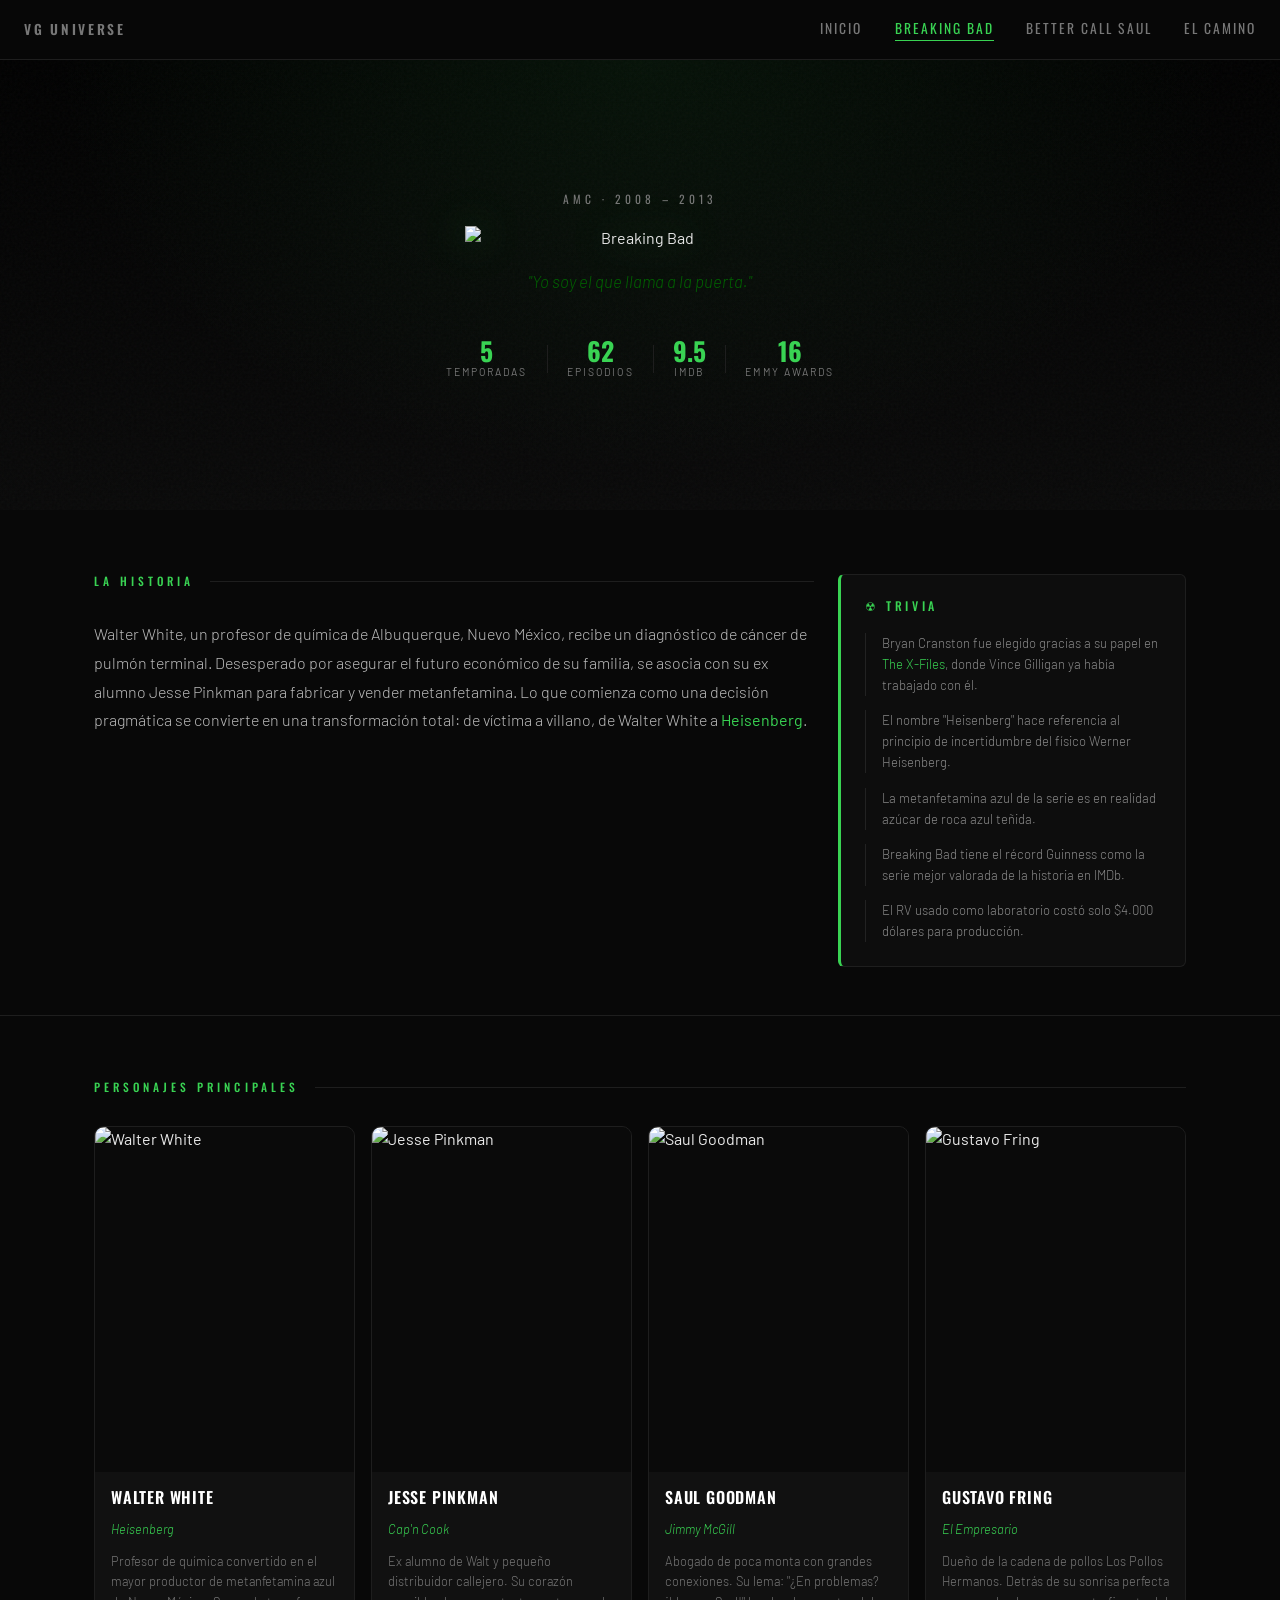
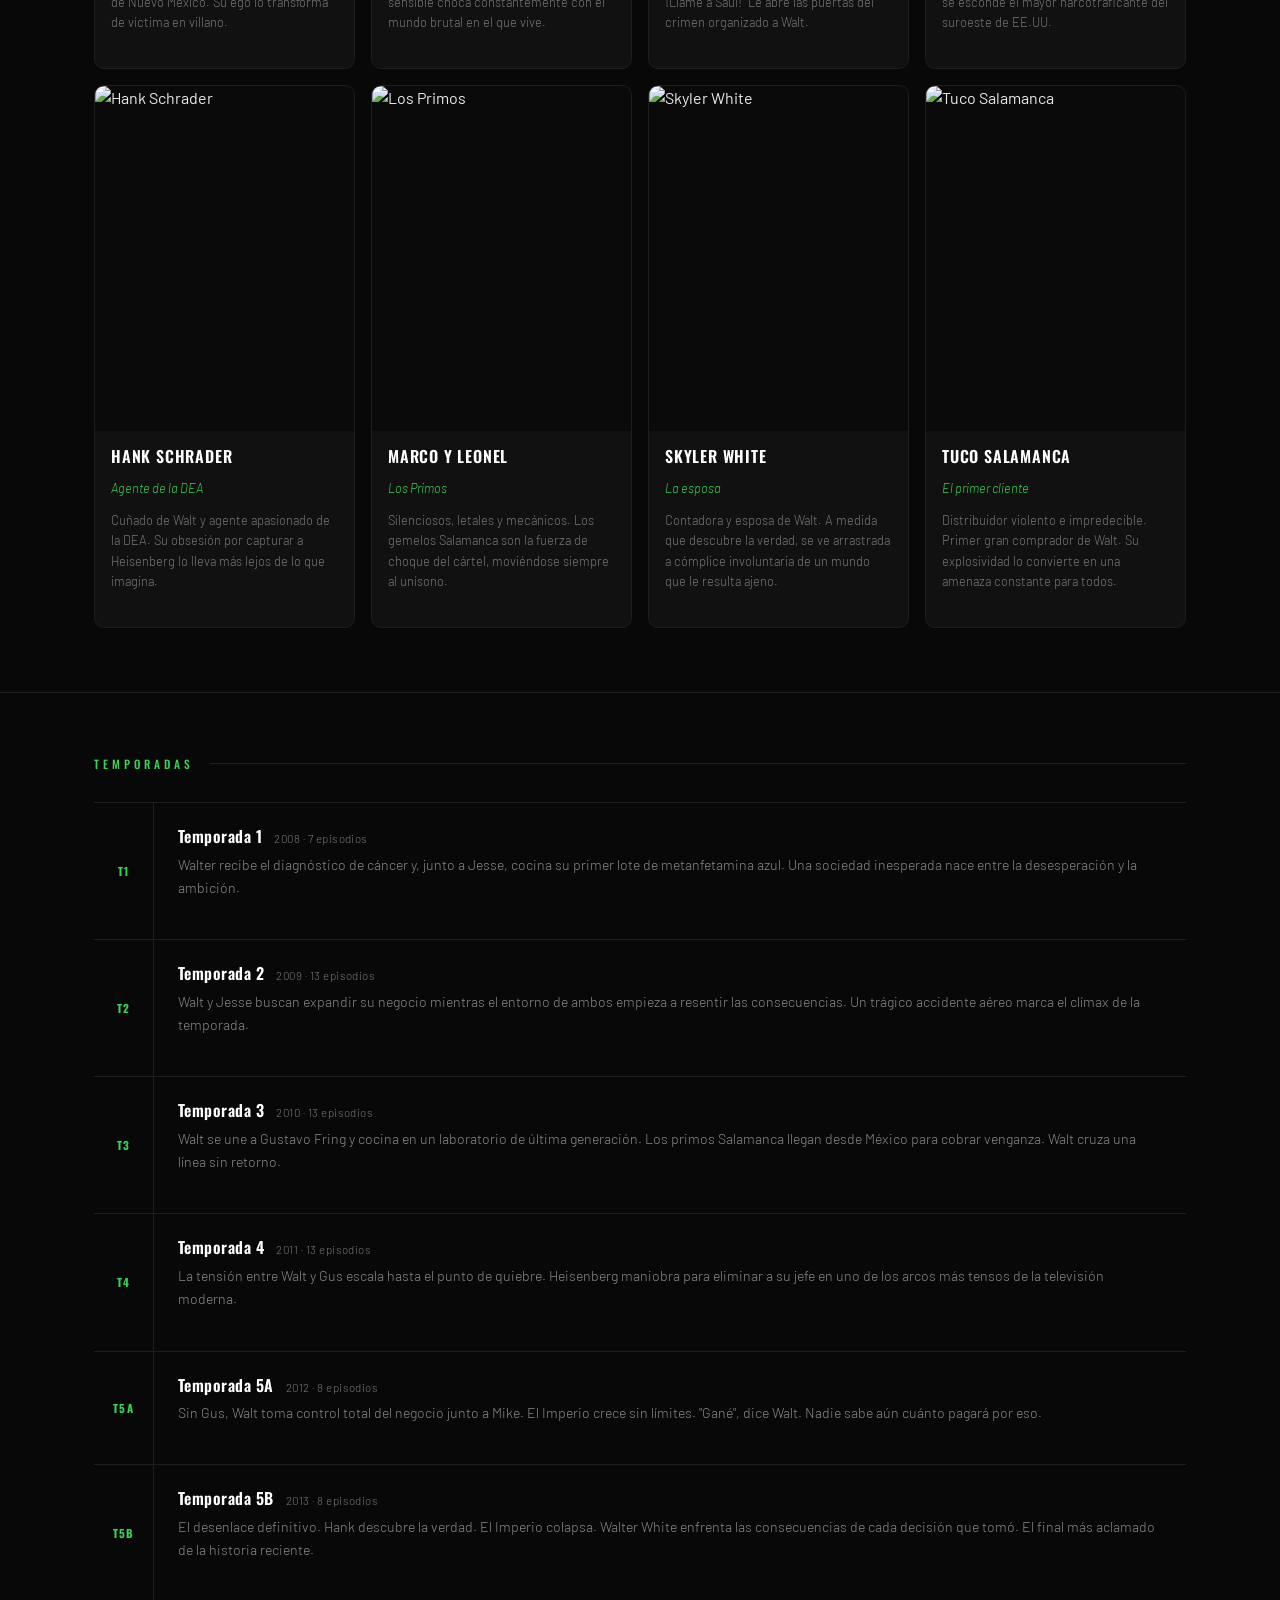
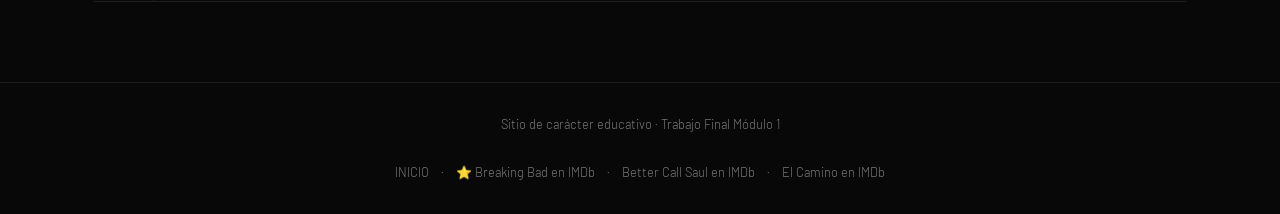
==== BB.html @ 780919a8 "PAGINA VINCE GILLIGAN" ====
<!DOCTYPE html>
<html lang="es">
<head>
  <meta charset="UTF-8">
  <meta name="viewport" content="width=device-width, initial-scale=1.0">
  <title>Breaking Bad — El Universo de Vince Gilligan</title>
  <link rel="stylesheet" href="https://cdn.jsdelivr.net/npm/bootstrap@5.3.3/dist/css/bootstrap.min.css">
  <link href="https://fonts.googleapis.com/css2?family=Oswald:wght@400;600;700&family=Barlow:ital,wght@0,300;0,400;1,300&display=swap" rel="stylesheet">
  <link rel="stylesheet" href="BB.css">
</head>
<body>

  <!-- NAVBAR Bootstrap hamburguesa -->
  <nav class="navbar navbar-expand-md sticky-top vg-navbar">
    <div class="container-fluid px-4">
      <a href="index.html" class="navbar-brand nav-brand">VG Universe</a>
      <button class="navbar-toggler vg-toggler" type="button"
              data-bs-toggle="collapse" data-bs-target="#navMenu"
              aria-controls="navMenu" aria-expanded="false" aria-label="Navegación">
        <span class="toggler-bar"></span>
        <span class="toggler-bar"></span>
        <span class="toggler-bar"></span>
      </button>
      <div class="collapse navbar-collapse" id="navMenu">
        <div class="nav-links ms-auto">
          <a href="index.html">INICIO</a>
          <a href="BB.html" class="active">Breaking Bad</a>
          <a href="BCS.html">Better Call Saul</a>
          <a href="EC.html">El Camino</a>
        </div>
      </div>
    </div>
  </nav>

  <!-- HERO -->
  <header class="hero">
    <div class="hero-bg"></div>
    <div class="hero-inner">
      <span class="hero-eyebrow">AMC · 2008 – 2013</span>
      <img src="https://upload.wikimedia.org/wikipedia/commons/thumb/7/77/Breaking_Bad_logo.svg/1280px-Breaking_Bad_logo.svg.png" alt="Breaking Bad" class="hero-logo">
      <p class="hero-tagline">"Yo soy el que llama a la puerta."</p>
      <div class="hero-stats">
        <div class="stat"><span class="stat-num">5</span><span class="stat-label">Temporadas</span></div>
        <div class="stat-div"></div>
        <div class="stat"><span class="stat-num">62</span><span class="stat-label">Episodios</span></div>
        <div class="stat-div"></div>
        <div class="stat"><span class="stat-num">9.5</span><span class="stat-label">IMDb</span></div>
        <div class="stat-div"></div>
        <div class="stat"><span class="stat-num">16</span><span class="stat-label">Emmy Awards</span></div>
      </div>
    </div>
  </header>

  <main>

    <!-- SINOPSIS -->
    <section class="sinopsis-section">
      <div class="container-xl px-3 px-md-4">
        <div class="row g-4">
          <div class="col-12 col-lg-8">
            <h2 class="section-title">La historia</h2>
            <p class="sinopsis-text">
              Walter White, un profesor de química de Albuquerque, Nuevo México, recibe un diagnóstico de cáncer de pulmón terminal. Desesperado por asegurar el futuro económico de su familia, se asocia con su ex alumno Jesse Pinkman para fabricar y vender metanfetamina. Lo que comienza como una decisión pragmática se convierte en una transformación total: de víctima a villano, de Walter White a <em>Heisenberg</em>.
            </p>
          </div>
          <!-- ASIDE TRIVIA -->
          <aside class="col-12 col-lg-4">
            <div class="trivia-box">
              <h3 class="trivia-title">☢ Trivia</h3>
              <ul class="trivia-list">
                <li>Bryan Cranston fue elegido gracias a su papel en <em>The X-Files</em>, donde Vince Gilligan ya había trabajado con él.</li>
                <li>El nombre "Heisenberg" hace referencia al principio de incertidumbre del físico Werner Heisenberg.</li>
                <li>La metanfetamina azul de la serie es en realidad azúcar de roca azul teñida.</li>
                <li>Breaking Bad tiene el récord Guinness como la serie mejor valorada de la historia en IMDb.</li>
                <li>El RV usado como laboratorio costó solo $4.000 dólares para producción.</li>
              </ul>
            </div>
          </aside>
        </div>
      </div>
    </section>

    <!-- PERSONAJES -->
    <section class="personajes-section">
      <div class="container-xl px-3 px-md-4">
        <h2 class="section-title">Personajes principales</h2>
        <div class="row g-3">

          <div class="col-6 col-md-4 col-lg-3">
            <div class="char-card">
              <div class="char-img-wrap">
                <img src="https://upload.wikimedia.org/wikipedia/en/0/03/Walter_White_S5B.png" alt="Walter White" class="char-img">
              </div>
              <div class="char-info">
                <h3 class="char-name">Walter White</h3>
                <span class="char-alias">Heisenberg</span>
                <p class="char-desc">Profesor de química convertido en el mayor productor de metanfetamina azul de Nuevo México. Su ego lo transforma de víctima en villano.</p>
              </div>
            </div>
          </div>

          <div class="col-6 col-md-4 col-lg-3">
            <div class="char-card">
              <div class="char-img-wrap">
                <img src="https://static.wikia.nocookie.net/breakingbad/images/f/fa/BB_S2_Jesse_Pinkman.png/revision/latest/scale-to-width/360?cb=20221026164845&path-prefix=es" alt="Jesse Pinkman" class="char-img">
              </div>
              <div class="char-info">
                <h3 class="char-name">Jesse Pinkman</h3>
                <span class="char-alias">Cap'n Cook</span>
                <p class="char-desc">Ex alumno de Walt y pequeño distribuidor callejero. Su corazón sensible choca constantemente con el mundo brutal en el que vive.</p>
              </div>
            </div>
          </div>

          <div class="col-6 col-md-4 col-lg-3">
            <div class="char-card">
              <div class="char-img-wrap">
                <img src="https://static.wikia.nocookie.net/breakingbad/images/4/4e/BB_T5A-Saul_Goodman.png/revision/latest/scale-to-width/360?cb=20221109003605&path-prefix=es" alt="Saul Goodman" class="char-img">
              </div>
              <div class="char-info">
                <h3 class="char-name">Saul Goodman</h3>
                <span class="char-alias">Jimmy McGill</span>
                <p class="char-desc">Abogado de poca monta con grandes conexiones. Su lema: "¿En problemas? ¡Llame a Saul!" Le abre las puertas del crimen organizado a Walt.</p>
              </div>
            </div>
          </div>

          <div class="col-6 col-md-4 col-lg-3">
            <div class="char-card">
              <div class="char-img-wrap">
                <img src="https://static.wikia.nocookie.net/ficcion-sin-limites/images/c/c5/Gus.webp/revision/latest?cb=20210812210334&path-prefix=es" alt="Gustavo Fring" class="char-img">
              </div>
              <div class="char-info">
                <h3 class="char-name">Gustavo Fring</h3>
                <span class="char-alias">El Empresario</span>
                <p class="char-desc">Dueño de la cadena de pollos Los Pollos Hermanos. Detrás de su sonrisa perfecta se esconde el mayor narcotraficante del suroeste de EE.UU.</p>
              </div>
            </div>
          </div>

          <div class="col-6 col-md-4 col-lg-3">
            <div class="char-card">
              <div class="char-img-wrap">
                <img src="https://static.wikia.nocookie.net/breakingbad/images/6/6d/T5_-_Hank.jpg/revision/latest/thumbnail/width/360/height/450?cb=20120715073115&path-prefix=es" alt="Hank Schrader" class="char-img">
              </div>
              <div class="char-info">
                <h3 class="char-name">Hank Schrader</h3>
                <span class="char-alias">Agente de la DEA</span>
                <p class="char-desc">Cuñado de Walt y agente apasionado de la DEA. Su obsesión por capturar a Heisenberg lo lleva más lejos de lo que imagina.</p>
              </div>
            </div>
          </div>

          <div class="col-6 col-md-4 col-lg-3">
            <div class="char-card">
              <div class="char-img-wrap">
                <img src="https://static.wikia.nocookie.net/breakingbad/images/2/2d/3x02_-_Caballo_sin_nombre_PROMO_4.jpg/revision/latest?cb=20120711110355&path-prefix=es" alt="Los Primos" class="char-img">
              </div>
              <div class="char-info">
                <h3 class="char-name">Marco y Leonel</h3>
                <span class="char-alias">Los Primos</span>
                <p class="char-desc">Silenciosos, letales y mecánicos. Los gemelos Salamanca son la fuerza de choque del cártel, moviéndose siempre al unísono.</p>
              </div>
            </div>
          </div>

          <div class="col-6 col-md-4 col-lg-3">
            <div class="char-card">
              <div class="char-img-wrap">
                <img src="https://static.wikia.nocookie.net/breakingbad/images/2/28/T5_-_Skyler.jpg/revision/latest?cb=20120715073105&path-prefix=es" alt="Skyler White" class="char-img">
              </div>
              <div class="char-info">
                <h3 class="char-name">Skyler White</h3>
                <span class="char-alias">La esposa</span>
                <p class="char-desc">Contadora y esposa de Walt. A medida que descubre la verdad, se ve arrastrada a cómplice involuntaria de un mundo que le resulta ajeno.</p>
              </div>
            </div>
          </div>

          <div class="col-6 col-md-4 col-lg-3">
            <div class="char-card">
              <div class="char-img-wrap">
                <img src="https://static.wikia.nocookie.net/ficcion-sin-limites/images/5/58/Tuco_Breaking_Bad.png/revision/latest?cb=20230108085414&path-prefix=es" alt="Tuco Salamanca" class="char-img">
              </div>
              <div class="char-info">
                <h3 class="char-name">Tuco Salamanca</h3>
                <span class="char-alias">El primer cliente</span>
                <p class="char-desc">Distribuidor violento e impredecible. Primer gran comprador de Walt. Su explosividad lo convierte en una amenaza constante para todos.</p>
              </div>
            </div>
          </div>

        </div>
      </div>
    </section>

    <!-- TEMPORADAS -->
    <section class="temporadas-section">
      <div class="container-xl px-3 px-md-4">
        <h2 class="section-title">Temporadas</h2>
        <div class="seasons-list">

          <div class="season-item">
            <div class="season-num">T1</div>
            <div class="season-body">
              <h3 class="season-title">Temporada 1 <span class="season-year">2008 · 7 episodios</span></h3>
              <p class="season-desc">Walter recibe el diagnóstico de cáncer y, junto a Jesse, cocina su primer lote de metanfetamina azul. Una sociedad inesperada nace entre la desesperación y la ambición.</p>
            </div>
          </div>

          <div class="season-item">
            <div class="season-num">T2</div>
            <div class="season-body">
              <h3 class="season-title">Temporada 2 <span class="season-year">2009 · 13 episodios</span></h3>
              <p class="season-desc">Walt y Jesse buscan expandir su negocio mientras el entorno de ambos empieza a resentir las consecuencias. Un trágico accidente aéreo marca el clímax de la temporada.</p>
            </div>
          </div>

          <div class="season-item">
            <div class="season-num">T3</div>
            <div class="season-body">
              <h3 class="season-title">Temporada 3 <span class="season-year">2010 · 13 episodios</span></h3>
              <p class="season-desc">Walt se une a Gustavo Fring y cocina en un laboratorio de última generación. Los primos Salamanca llegan desde México para cobrar venganza. Walt cruza una línea sin retorno.</p>
            </div>
          </div>

          <div class="season-item">
            <div class="season-num">T4</div>
            <div class="season-body">
              <h3 class="season-title">Temporada 4 <span class="season-year">2011 · 13 episodios</span></h3>
              <p class="season-desc">La tensión entre Walt y Gus escala hasta el punto de quiebre. Heisenberg maniobra para eliminar a su jefe en uno de los arcos más tensos de la televisión moderna.</p>
            </div>
          </div>

          <div class="season-item">
            <div class="season-num">T5A</div>
            <div class="season-body">
              <h3 class="season-title">Temporada 5A <span class="season-year">2012 · 8 episodios</span></h3>
              <p class="season-desc">Sin Gus, Walt toma control total del negocio junto a Mike. El Imperio crece sin límites. "Gané", dice Walt. Nadie sabe aún cuánto pagará por eso.</p>
            </div>
          </div>

          <div class="season-item">
            <div class="season-num">T5B</div>
            <div class="season-body">
              <h3 class="season-title">Temporada 5B <span class="season-year">2013 · 8 episodios</span></h3>
              <p class="season-desc">El desenlace definitivo. Hank descubre la verdad. El Imperio colapsa. Walter White enfrenta las consecuencias de cada decisión que tomó. El final más aclamado de la historia reciente.</p>
            </div>
          </div>

        </div>
      </div>
    </section>

  </main>

  <footer>
    <p>Sitio de carácter educativo · Trabajo Final Módulo 1</p>
    <div class="footer-links">
      <a href="index.html">INICIO</a>
      <span>·</span>
      <a href="https://www.imdb.com/title/tt0903747/" target="_blank">⭐ Breaking Bad en IMDb</a>
      <span>·</span>
      <a href="https://www.imdb.com/title/tt3032476/" target="_blank">Better Call Saul en IMDb</a>
      <span>·</span>
      <a href="https://www.imdb.com/title/tt9243946/" target="_blank">El Camino en IMDb</a>
    </div>
  </footer>

  <script src="https://cdn.jsdelivr.net/npm/bootstrap@5.3.3/dist/js/bootstrap.bundle.min.js"></script>
</body>
</html>
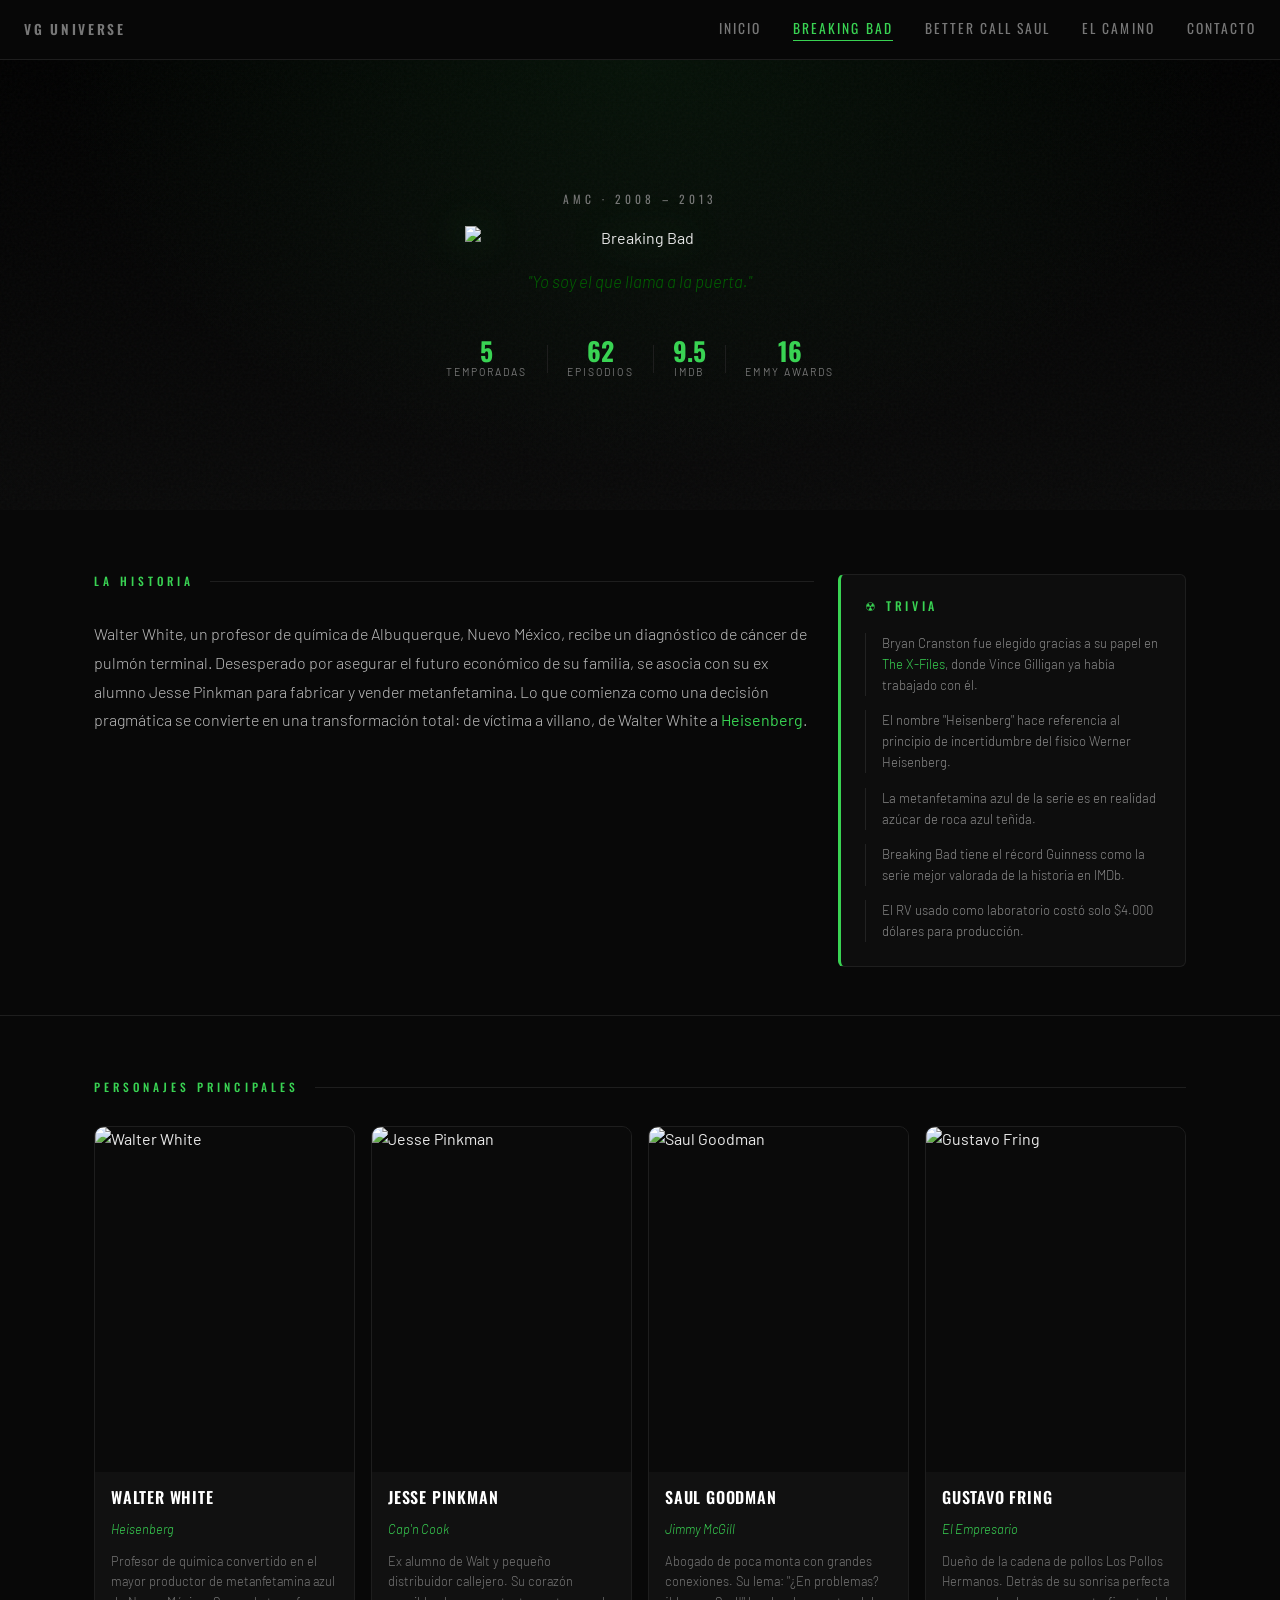
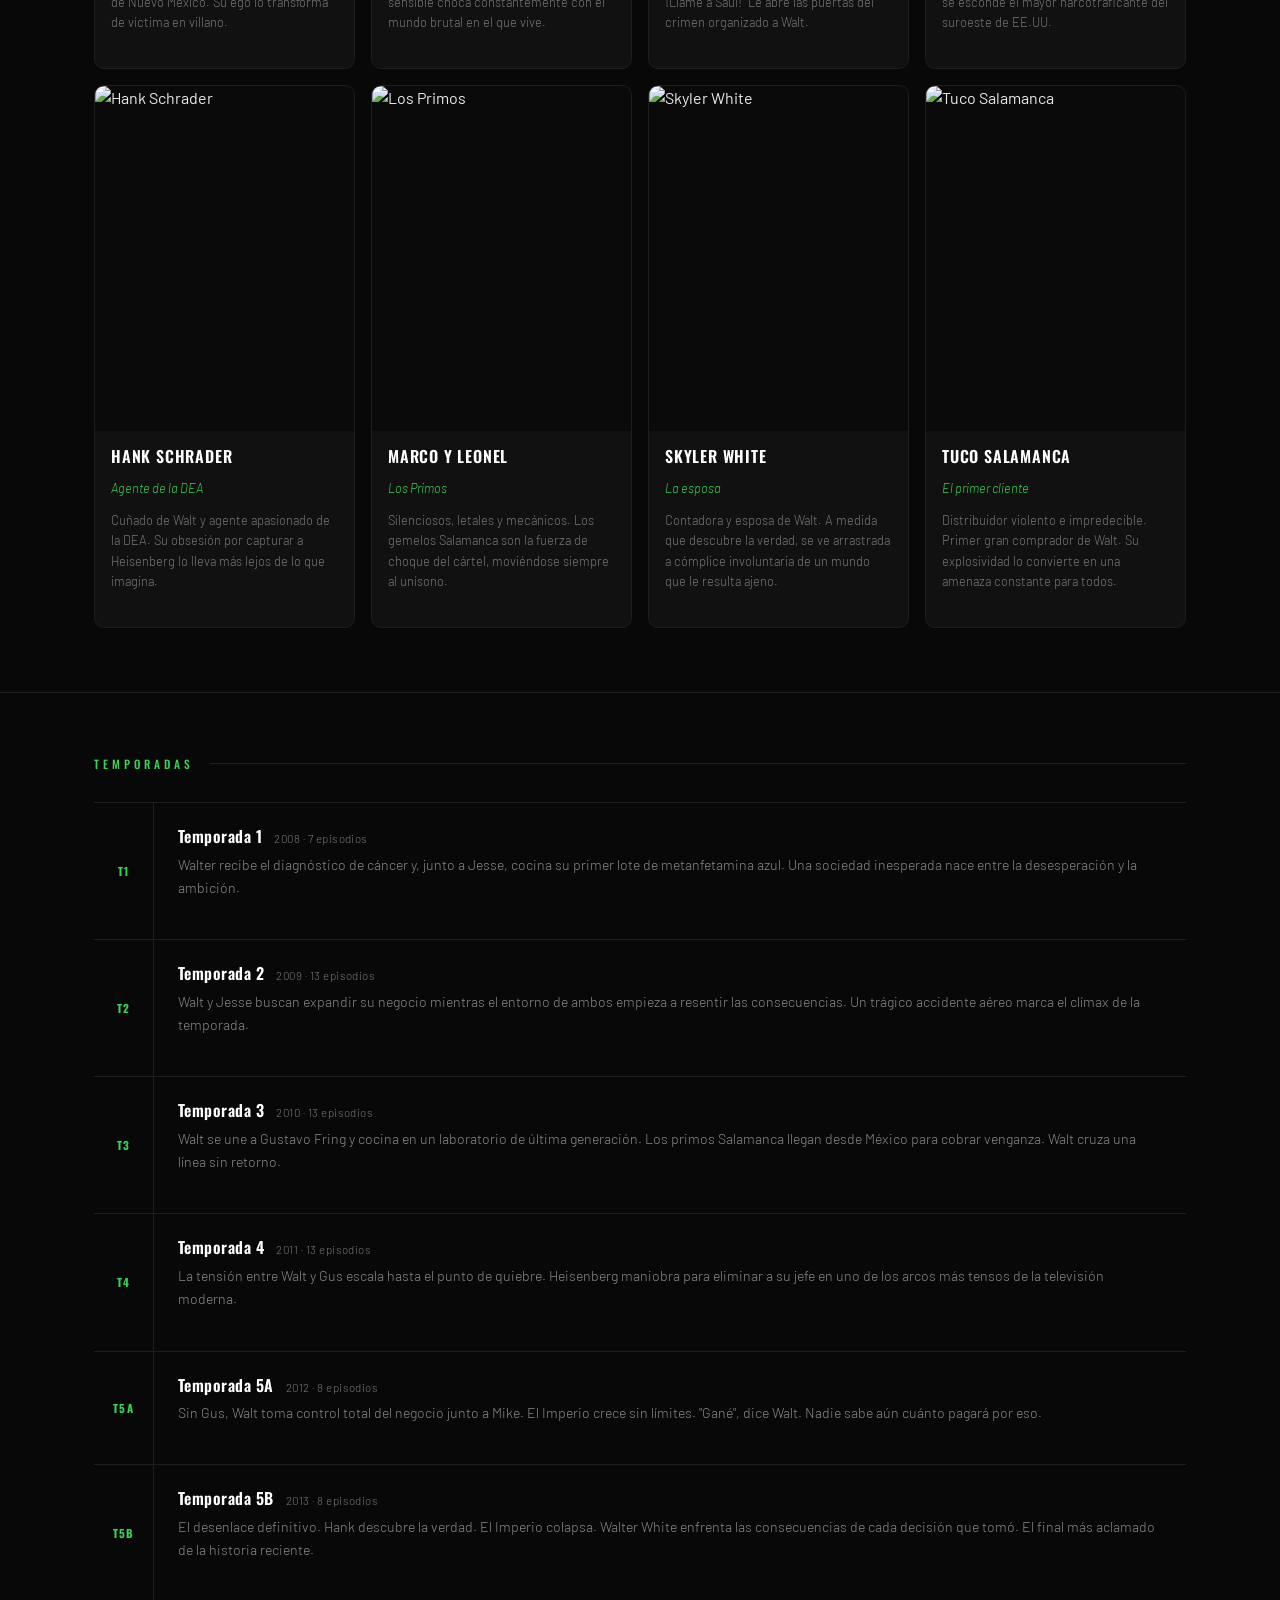
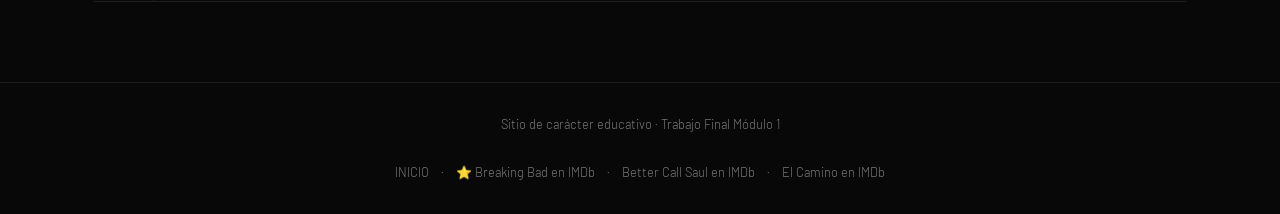
==== commit 368381ef: "Añadir página de contacto y actualizar navegación" ====
--- a/BB.html
+++ b/BB.html
@@ -10,7 +10,7 @@
 </head>
 <body>
 
-  <!-- NAVBAR Bootstrap hamburguesa -->
+  <!-- NAVBAR  -->
   <nav class="navbar navbar-expand-md sticky-top vg-navbar">
     <div class="container-fluid px-4">
       <a href="index.html" class="navbar-brand nav-brand">VG Universe</a>
@@ -27,6 +27,7 @@
           <a href="BB.html" class="active">Breaking Bad</a>
           <a href="BCS.html">Better Call Saul</a>
           <a href="EC.html">El Camino</a>
+          <a href="contacto.html">Contacto</a>
         </div>
       </div>
     </div>
--- a/BB.css
+++ b/BB.css
@@ -0,0 +1,179 @@
+
+
+:root {
+  --green:      #39d353;
+  --green-dim:  #1f7a30;
+  --green-glow: rgba(57, 211, 83, 0.18);
+  --bg:         #080808;
+  --bg2:        #0f0f0f;
+  --border:     #1e1e1e;
+  --text:       #e4e4e4;
+  --muted:      #777;
+  --card-bg:    #111;
+}
+
+html { scroll-behavior: smooth; }
+body { background: var(--bg); color: var(--text); font-family: 'Barlow', sans-serif; }
+
+/* ── NAVBAR ── */
+.vg-navbar {
+  background: rgba(8,8,8,0.96) !important;
+  backdrop-filter: blur(10px);
+  border-bottom: 1px solid var(--border);
+  padding-top: 0.9rem; padding-bottom: 0.9rem;
+}
+.nav-brand {
+  font-family: 'Oswald', sans-serif; font-size: 0.85rem; font-weight: 600;
+  letter-spacing: 0.2em; text-transform: uppercase;
+  color: var(--muted) !important; text-decoration: none; transition: color 0.2s;
+}
+.nav-brand:hover { color: #fff !important; }
+.nav-links { display: flex; gap: 2rem; align-items: center; flex-wrap: wrap; }
+.nav-links a {
+  font-family: 'Oswald', sans-serif; font-size: 0.85rem; font-weight: 400;
+  letter-spacing: 0.15em; text-transform: uppercase;
+  color: var(--muted); text-decoration: none; transition: color 0.2s; padding-bottom: 2px;
+}
+.nav-links a:hover { color: var(--green); }
+.nav-links a.active { color: var(--green); border-bottom: 1px solid var(--green); }
+
+.vg-toggler { border: 1px solid #333; background: transparent; padding: 6px 8px; border-radius: 3px; }
+.vg-toggler:focus { box-shadow: none; outline: none; }
+.toggler-bar { display: block; width: 22px; height: 2px; background: var(--muted); margin: 4px 0; transition: background 0.2s; }
+.vg-toggler:hover .toggler-bar { background: #fff; }
+
+@media (max-width: 767px) {
+  .nav-links { flex-direction: column; align-items: flex-start; gap: 0.75rem; padding: 1rem 0; }
+}
+
+/* ── HERO ── */
+.hero {
+  position: relative; min-height: 50vh;
+  display: flex; align-items: center; justify-content: center;
+  overflow: hidden; background: #000;
+}
+.hero-bg {
+  position: absolute; inset: 0;
+  background:
+    radial-gradient(ellipse at 50% 0%, rgba(57,211,83,0.08) 0%, transparent 65%),
+    linear-gradient(180deg, #000 0%, #080808 100%);
+}
+.hero-bg::after {
+  content: ''; position: absolute; inset: 0;
+  background-image: url("data:image/svg+xml,%3Csvg viewBox='0 0 200 200' xmlns='http://www.w3.org/2000/svg'%3E%3Cfilter id='n'%3E%3CfeTurbulence type='fractalNoise' baseFrequency='0.85' numOctaves='4' stitchTiles='stitch'/%3E%3C/filter%3E%3Crect width='100%25' height='100%25' filter='url(%23n)' opacity='0.035'/%3E%3C/svg%3E");
+}
+.hero-inner {
+  position: relative; z-index: 1;
+  display: flex; flex-direction: column; align-items: center; text-align: center;
+  padding: 4rem 2rem; gap: 1.2rem;
+}
+.hero-eyebrow { font-family: 'Oswald', sans-serif; font-size: 0.72rem; letter-spacing: 0.35em; text-transform: uppercase; color: var(--muted); }
+.hero-logo {
+  max-width: 380px; width: 90%;
+  filter: drop-shadow(0 0 20px rgba(57,211,83,0.3));
+  animation: logoFadeIn 0.8s ease both;
+}
+@keyframes logoFadeIn { from { opacity:0; transform: scale(0.95); } to { opacity:1; transform: scale(1); } }
+.hero-tagline { font-style: italic; font-weight: 300; font-size: 1.05rem; color: darkgreen; }
+.hero-stats { display: flex; align-items: center; gap: 1.2rem; margin-top: 0.5rem; flex-wrap: wrap; justify-content: center; }
+.stat { display: flex; flex-direction: column; align-items: center; gap: 2px; }
+.stat-num { font-family: 'Oswald', sans-serif; font-size: 1.6rem; font-weight: 700; color: var(--green); line-height: 1; }
+.stat-label { font-size: 0.65rem; letter-spacing: 0.2em; text-transform: uppercase; color: var(--muted); }
+.stat-div { width: 1px; height: 28px; background: var(--border); }
+
+/* ── SECTION TITLES ── */
+.section-title {
+  font-family: 'Oswald', sans-serif; font-size: 0.72rem;
+  letter-spacing: 0.35em; text-transform: uppercase; color: var(--green);
+  margin-bottom: 2rem; display: flex; align-items: center; gap: 1rem;
+}
+.section-title::after { content: ''; flex: 1; height: 1px; background: var(--border); }
+
+/* ── SINOPSIS ── */
+.sinopsis-section { padding: 4rem 0 3rem; border-bottom: 1px solid var(--border); }
+.sinopsis-text { font-size: 1rem; line-height: 1.8; font-weight: 300; color: #bbb; max-width: 720px; }
+.sinopsis-text em { color: var(--green); font-style: normal; font-weight: 400; }
+
+/* ── TRIVIA ASIDE ── */
+.trivia-box {
+  background: #0d0d0d; border: 1px solid var(--border);
+  border-left: 3px solid var(--green);
+  border-radius: 6px; padding: 1.5rem;
+  height: 100%;
+}
+.trivia-title {
+  font-family: 'Oswald', sans-serif; font-size: 0.75rem;
+  letter-spacing: 0.3em; text-transform: uppercase;
+  color: var(--green); margin-bottom: 1.2rem;
+}
+.trivia-list { list-style: none; padding: 0; margin: 0; display: flex; flex-direction: column; gap: 0.9rem; }
+.trivia-list li {
+  font-size: 0.82rem; line-height: 1.6; color: #888; font-weight: 300;
+  padding-left: 1rem; border-left: 1px solid #222; position: relative;
+}
+.trivia-list li em { color: var(--green); font-style: normal; }
+
+/* ── PERSONAJES ── */
+.personajes-section { padding: 4rem 0; border-bottom: 1px solid var(--border); }
+
+.char-card {
+  background: var(--card-bg); border-radius: 10px; overflow: hidden;
+  border: 1px solid var(--border);
+  display: flex; flex-direction: column;
+  transition: background 0.25s, transform 0.25s, box-shadow 0.25s;
+  cursor: default; height: 100%;
+}
+.char-card:hover {
+  background: #161616; transform: translateY(-3px);
+  box-shadow: 0 8px 24px rgba(0,0,0,0.5), 0 0 0 1px rgba(57,211,83,0.15);
+}
+.char-img-wrap { width: 100%; aspect-ratio: 3/4; overflow: hidden; background: #0a0a0a; position: relative; }
+.char-img {
+  width: 100%; height: 100%; object-fit: cover; object-position: top;
+  filter: grayscale(20%) contrast(1.05);
+  transition: filter 0.4s, transform 0.4s; display: block;
+}
+.char-card:hover .char-img { filter: grayscale(0%) contrast(1.1); transform: scale(1.03); }
+.char-img-wrap::after {
+  content: ''; position: absolute; bottom: 0; left: 0; right: 0; height: 3px;
+  background: var(--green); transform: scaleX(0); transform-origin: left; transition: transform 0.35s ease;
+}
+.char-card:hover .char-img-wrap::after { transform: scaleX(1); }
+.char-info { padding: 1rem 1rem 1.2rem; display: flex; flex-direction: column; gap: 0.3rem; }
+.char-name { font-family: 'Oswald', sans-serif; font-size: 1rem; font-weight: 600; letter-spacing: 0.05em; text-transform: uppercase; color: #fff; }
+.char-alias { font-family: 'Barlow', sans-serif; font-style: italic; font-size: 0.8rem; color: var(--green); font-weight: 300; }
+.char-desc { font-size: 0.8rem; line-height: 1.6; color: var(--muted); font-weight: 300; margin-top: 0.4rem; }
+
+/* ── TEMPORADAS ── */
+.temporadas-section { padding: 4rem 0 5rem; }
+.seasons-list { display: flex; flex-direction: column; }
+.season-item {
+  display: flex; align-items: stretch;
+  border-bottom: 1px solid var(--border); transition: background 0.2s;
+}
+.season-item:first-child { border-top: 1px solid var(--border); }
+.season-item:hover { background: rgba(57,211,83,0.03); }
+.season-num {
+  font-family: 'Oswald', sans-serif; font-size: 0.7rem; font-weight: 700;
+  color: var(--green); letter-spacing: 0.1em;
+  min-width: 60px; display: flex; align-items: center; justify-content: center;
+  border-right: 1px solid var(--border); padding: 1.5rem 1rem;
+}
+.season-body { padding: 1.5rem; flex: 1; }
+.season-title {
+  font-family: 'Oswald', sans-serif; font-size: 1rem; font-weight: 600;
+  color: #fff; letter-spacing: 0.03em; margin-bottom: 0.4rem;
+  display: flex; align-items: baseline; gap: 0.75rem; flex-wrap: wrap;
+}
+.season-year { font-family: 'Barlow', sans-serif; font-size: 0.72rem; color: var(--muted); font-weight: 300; }
+.season-desc { font-size: 0.88rem; line-height: 1.65; color: #888; font-weight: 300; }
+
+/* ── FOOTER ── */
+footer {
+  text-align: center; padding: 2rem; border-top: 1px solid var(--border);
+  color: var(--muted); font-size: 0.8rem; font-weight: 300;
+  display: flex; flex-direction: column; gap: 0.75rem;
+}
+.footer-links { display: flex; align-items: center; justify-content: center; gap: 0.75rem; flex-wrap: wrap; }
+.footer-links a { color: var(--muted); text-decoration: none; transition: color 0.2s; }
+.footer-links a:hover { color: var(--green); }
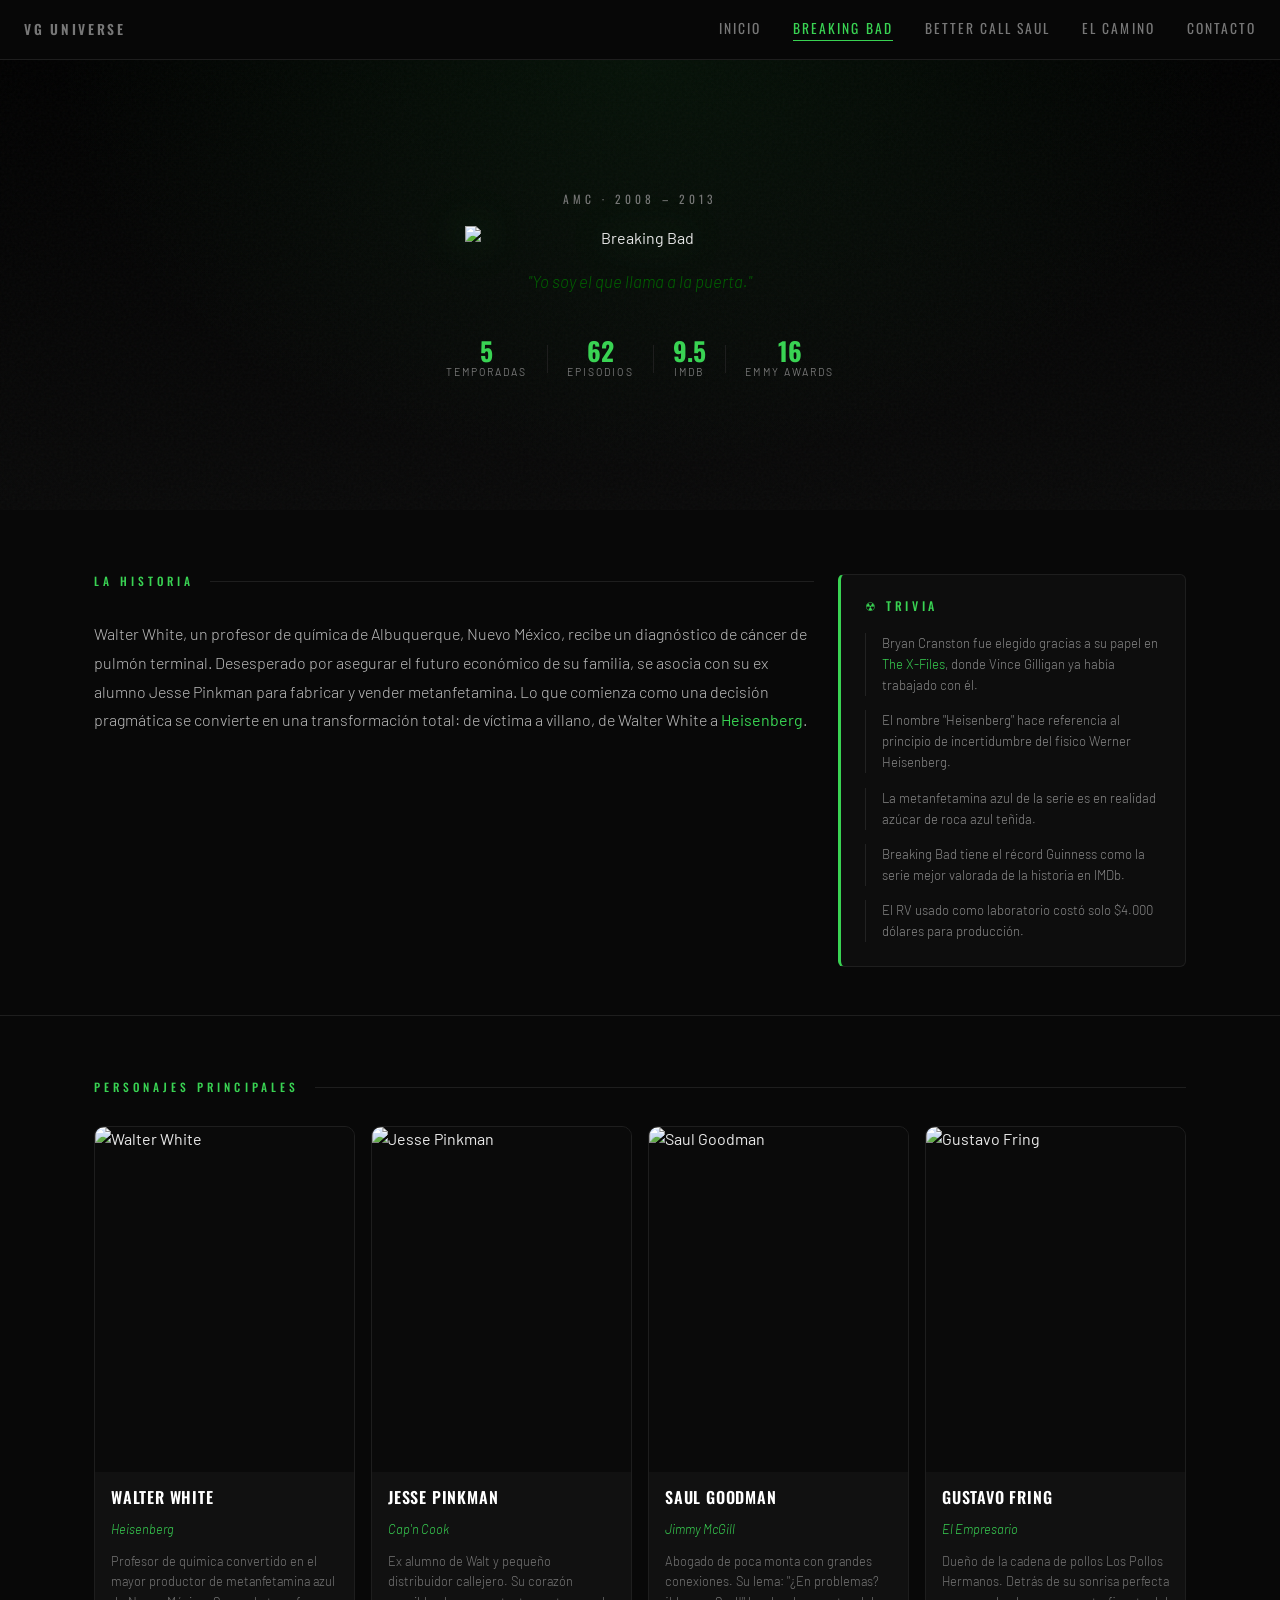
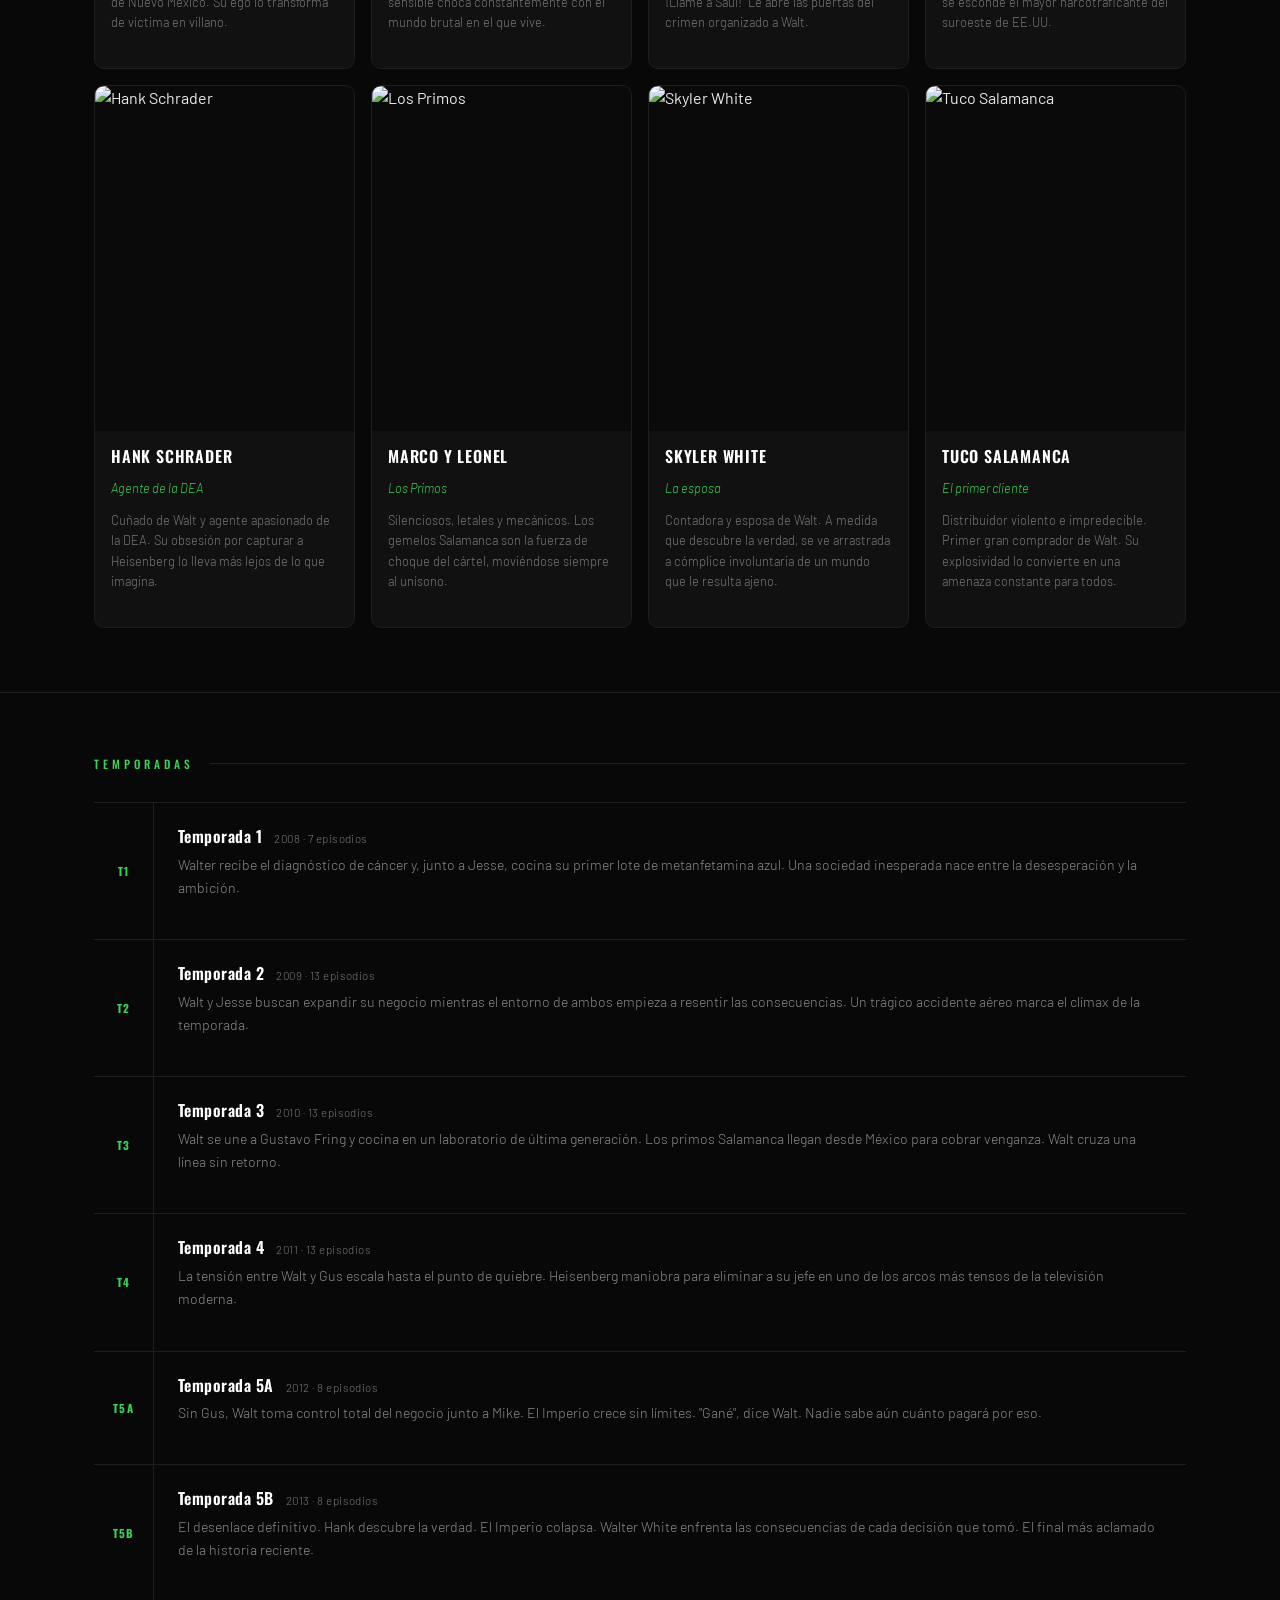
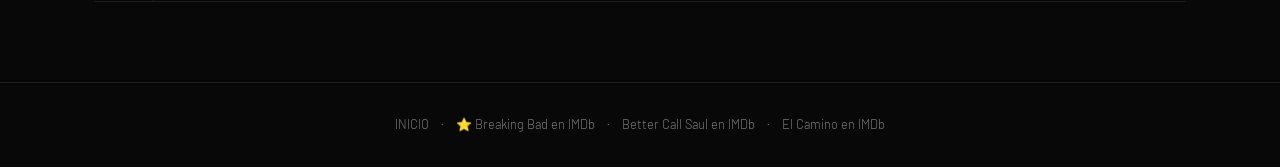
==== commit 1c8f3e1c: "Añadir barra de calificación a los formularios" ====
--- a/BB.html
+++ b/BB.html
@@ -256,7 +256,7 @@
   </main>
 
   <footer>
-    <p>Sitio de carácter educativo · Trabajo Final Módulo 1</p>
+ 
     <div class="footer-links">
       <a href="index.html">INICIO</a>
       <span>·</span>
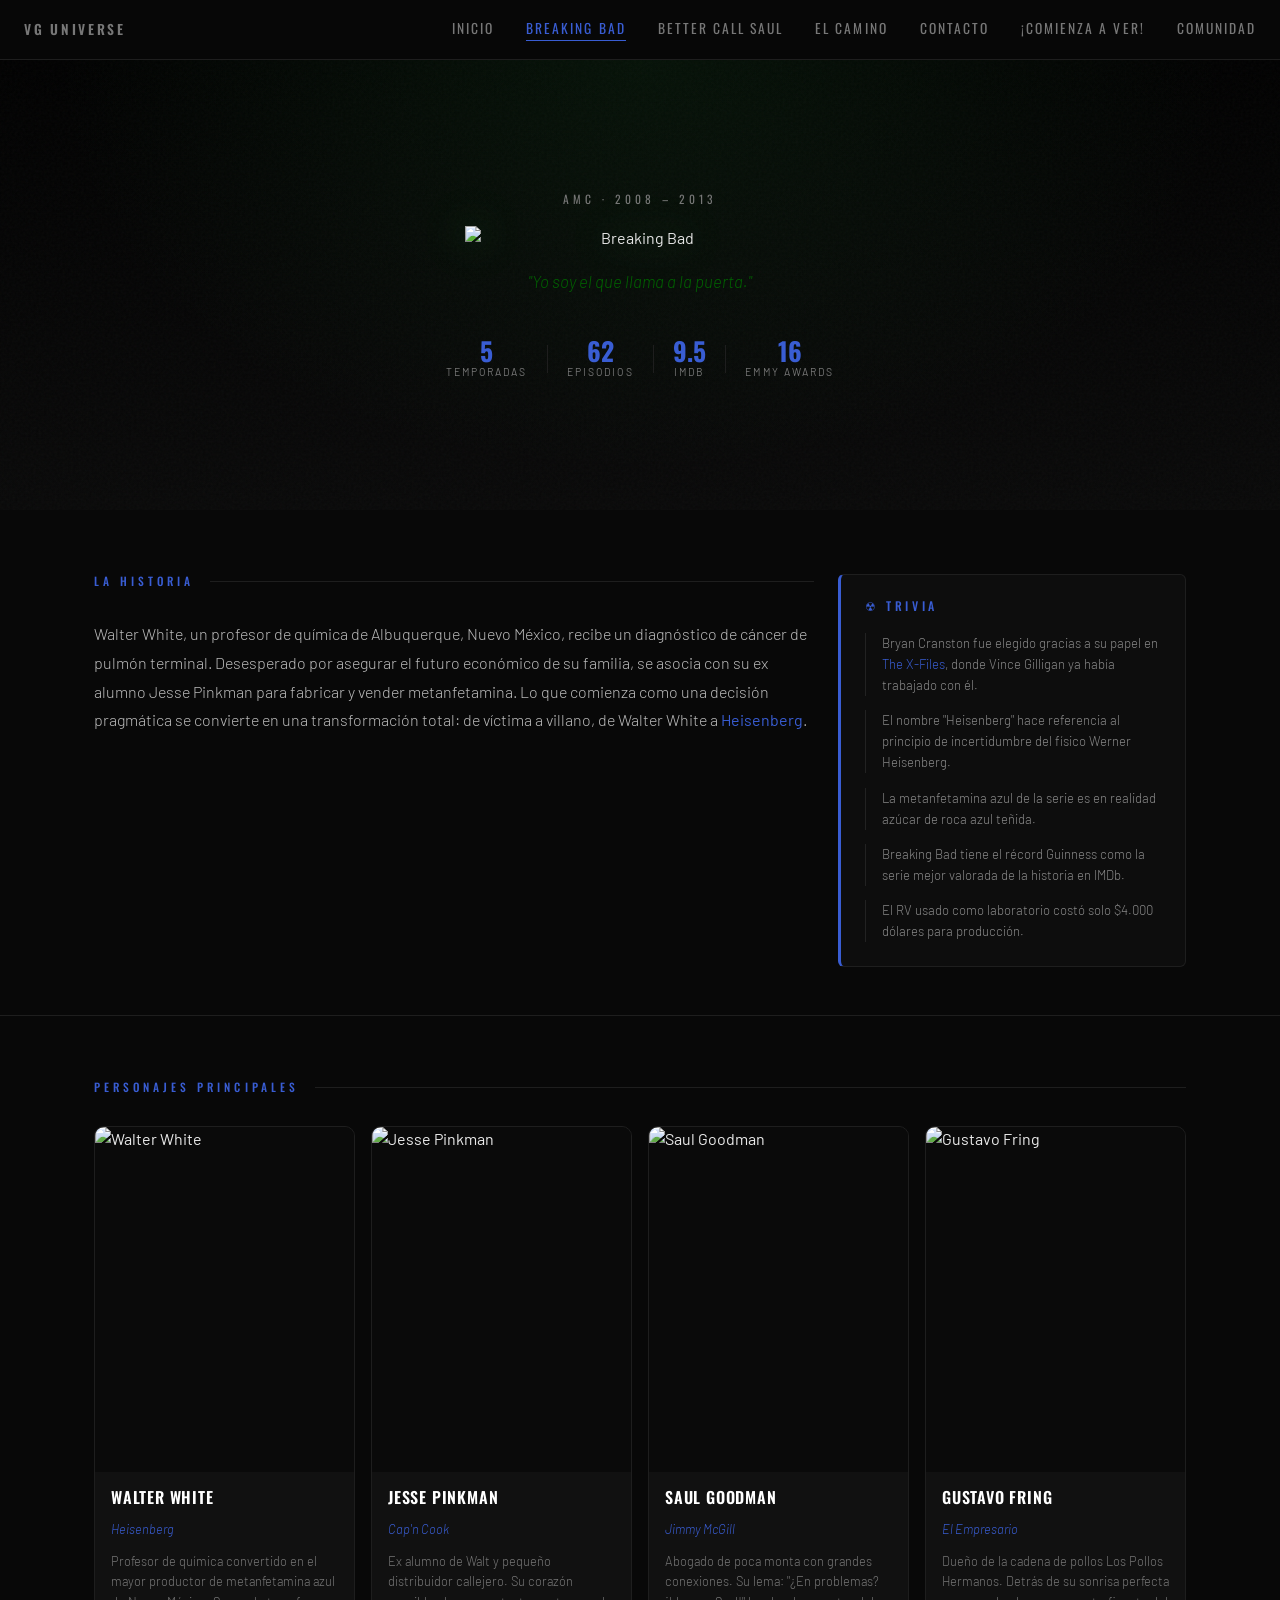
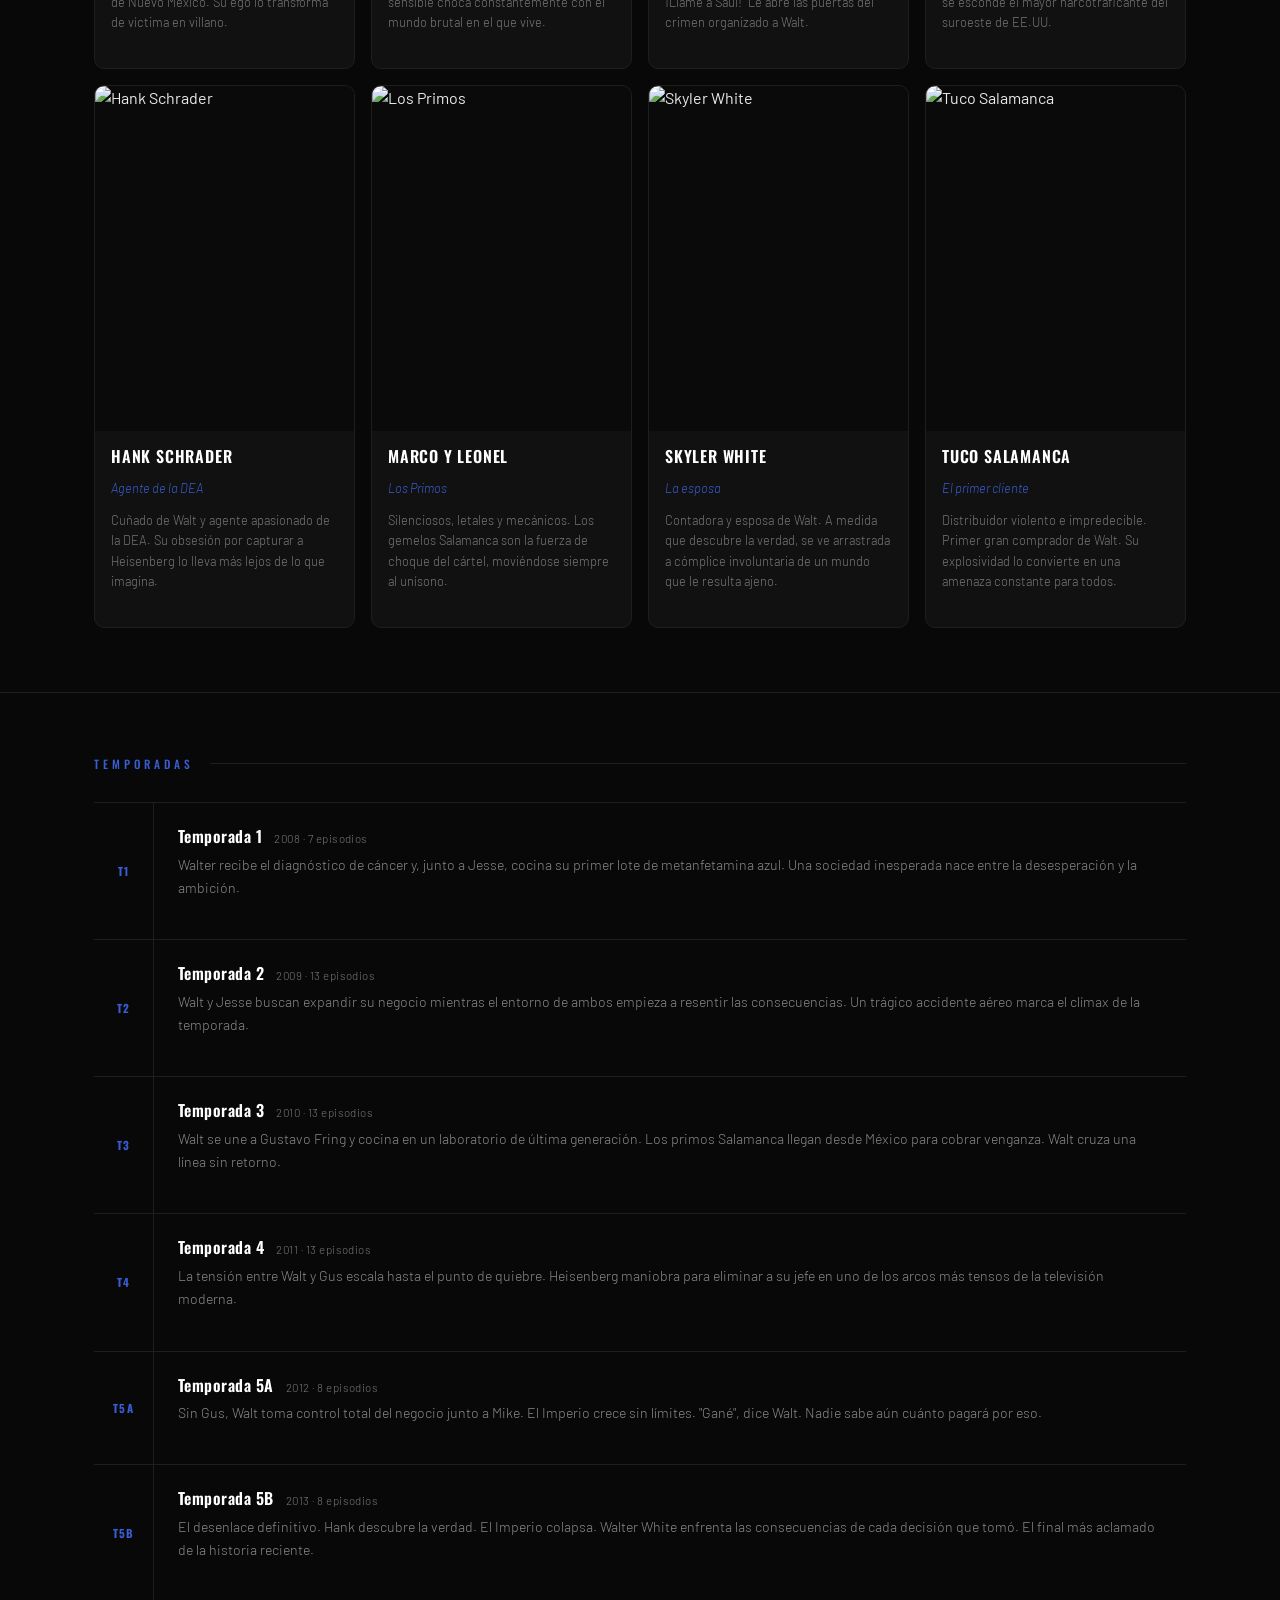
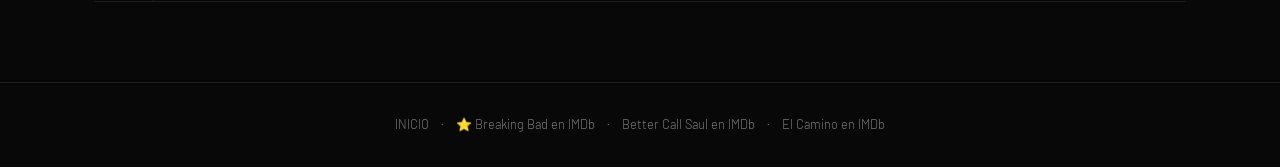
==== commit b4fc82c0: "TP 2. JS AÑADIDO" ====
--- a/BB.html
+++ b/BB.html
@@ -28,6 +28,8 @@
           <a href="BCS.html">Better Call Saul</a>
           <a href="EC.html">El Camino</a>
           <a href="contacto.html">Contacto</a>
+          <a href="comienza-a-ver.html">¡COMIENZA A VER!</a>
+          <a href="comunidad.html">COMUNIDAD</a>
         </div>
       </div>
     </div>
--- a/BB.css
+++ b/BB.css
@@ -1,9 +1,9 @@
 
 
 :root {
-  --green:      #39d353;
-  --green-dim:  #1f7a30;
-  --green-glow: rgba(57, 211, 83, 0.18);
+  --green:      #395dd3;
+  --green-dim:  #2b86db;
+  --green-glow: rgba(13, 101, 233, 0.89);
   --bg:         #080808;
   --bg2:        #0f0f0f;
   --border:     #1e1e1e;
